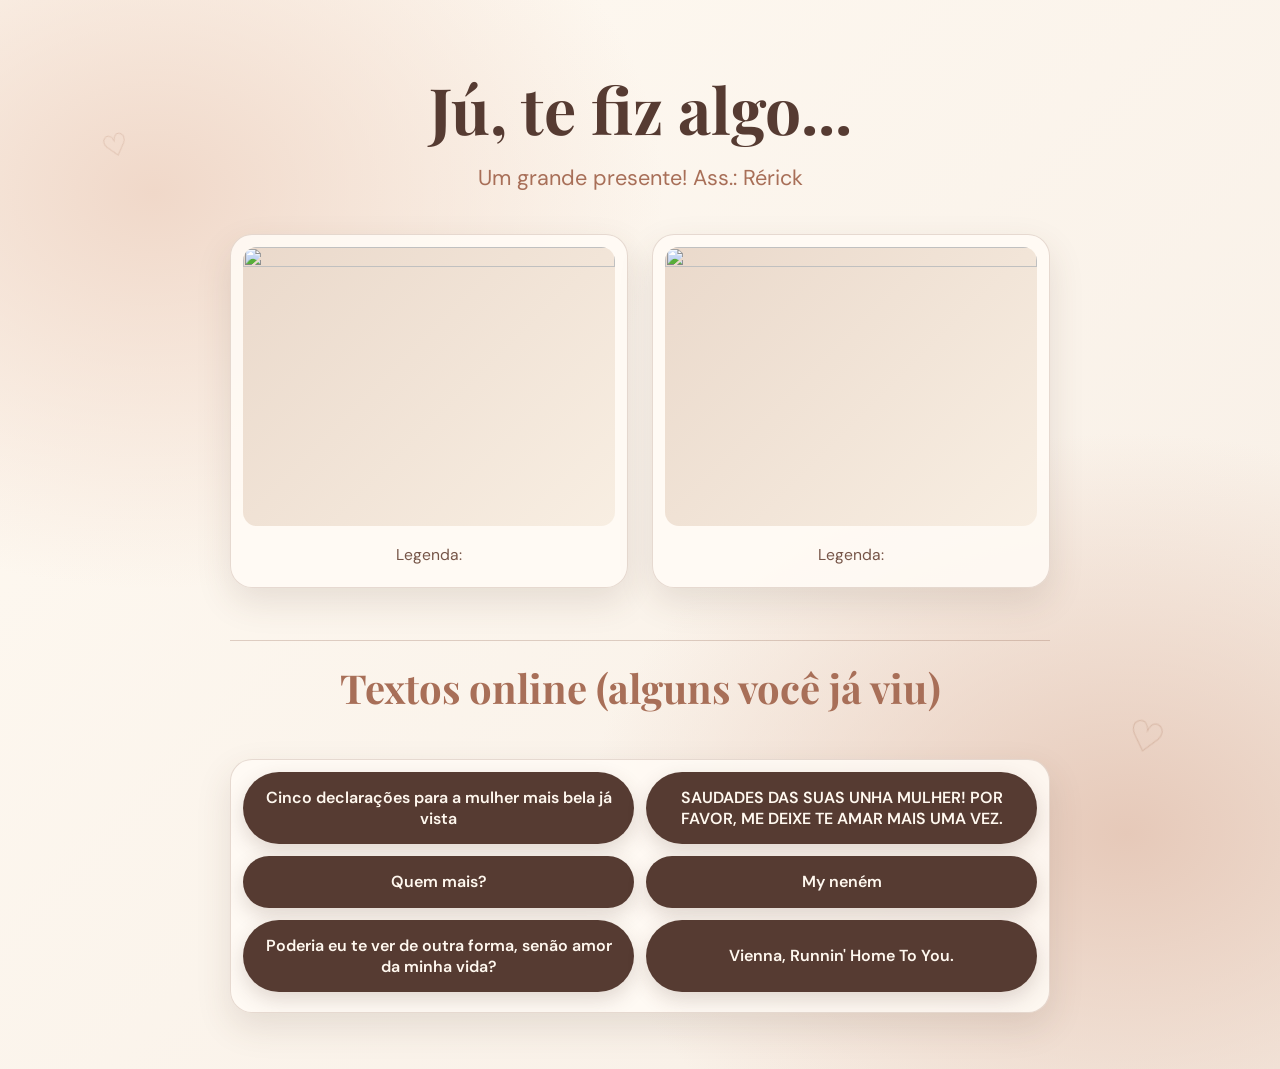
==== Amo-te.html @ 8cca8191 "commit" ====
<!DOCTYPE html>
<html>
  <head>
    <title>Júlia, te amo</title>
    <meta name="viewport" content="width=device-width, initial-scale=1" />
    <link rel="stylesheet" href="Vejo-te.css" />
    <link rel="shortcut icon" href="..." type="image/x-icon">
  </head>
  <body>
      <h1>Jú, te fiz algo...</h1>
      <p>Um grande presente! Ass.: Rérick</p>
  </body>
  <footer>
    <div>
      <img src="imagi">
      <p>Legenda: </p>
    </div>
    <div>
      <img src="imagi2">
      <p>Legenda:</p>
    </div>
    <h1>Textos online (alguns você já viu)</h1>
    <div class="links">
      <a href="https://docs.google.com/document/d/11weNfcD8QJLCA8-yBXwaRR381ScZkxQAJbjoCF9gzoE/edit?usp=sharing" target="_blank" rel="noopener noreferrer">Cinco declarações para a mulher mais bela já vista</a>
      <a href="https://docs.google.com/document/d/1vBZJIP_G4AXMffQPQpVYUKole_kSODpirm4DrRzdsQ0/edit?usp=sharing" target="_blank" rel="noopener noreferrer">SAUDADES DAS SUAS UNHA MULHER! POR FAVOR, ME DEIXE TE AMAR MAIS UMA VEZ.</a>
      <a href="https://docs.google.com/document/d/1eU2ubD-vtuZdyHQCdK7u2ZA-ljVXYqs3MdDdJRp6LPQ/edit?usp=sharing" target="_blank" rel="noopener noreferrer">Quem mais?</a>
      <a href="https://docs.google.com/document/d/1j-rZmvv6xFeeVJlRv70l8VKFOBpOPxhUu8ysUdVVsYk/edit?usp=sharing" target="_blank" rel="noopener noreferrer">My neném</a>
      <a href="https://docs.google.com/document/d/14v97TkeSYD-18vyDJsPWPi7ua0yFMCJ7d1diLE37mjo/edit?usp=sharing" target="_blank" rel="noopener noreferrer">Poderia eu te ver de outra forma, senão amor da minha vida?</a>
      <a href="https://docs.google.com/document/d/1-nnj1GMTywa_ot8rZwkkCBWGUALyExAVWeJx3C99Xeo/edit?usp=sharing" target="_blank" rel="noopener noreferrer">Vienna, Runnin' Home To You.</a>
    </div>
  </footer>


</html>
---- Vejo-te.css ----
@import url('https://fonts.googleapis.com/css2?family=DM+Sans:wght@400;500;600;700&family=Playfair+Display:wght@600;700&display=swap');

:root {
  color-scheme: light;
  --rose: #a86f58;
  --wine: #563b32;
  --cream: #fff8ef;
  --blush: #ead9cb;
}

* {
  box-sizing: border-box;
}

body {
  min-height: 100vh;
  margin: 0;
  padding: 72px 24px 56px;
  overflow-x: hidden;
  color: var(--wine);
  font-family: 'DM Sans', sans-serif;
  text-align: center;
  background:
    radial-gradient(ellipse at 12% 18%, #f0d8c9 0, transparent 32%),
    radial-gradient(ellipse at 88% 78%, #e6c9b9 0, transparent 34%),
    linear-gradient(135deg, #fffaf2, #f7eee5);
}

body::before,
body::after {
  position: fixed;
  z-index: -1;
  color: #b7876e;
  font-size: 30px;
  opacity: 0.35;
  content: '♡';
}

body::before {
  top: 14%;
  left: 8%;
  transform: rotate(-16deg);
}

body::after {
  right: 9%;
  bottom: 15%;
  font-size: 42px;
  transform: rotate(14deg);
}

h1 {
  margin: 0;
  color: var(--wine);
  font-family: 'Playfair Display', Georgia, serif;
  font-size: clamp(2.25rem, 6vw, 4rem);
  line-height: 1.15;
}

body > p {
  margin: 18px 0 42px;
  color: var(--rose);
  font-size: clamp(1.1rem, 2.5vw, 1.35rem);
}

footer {
  display: grid;
  grid-template-columns: repeat(2, minmax(0, 1fr));
  gap: 24px;
  width: min(820px, 100%);
  margin: 0 auto;
}

footer > div {
  overflow: hidden;
  padding: 12px 12px 20px;
  border: 1px solid rgba(130, 86, 66, 0.2);
  border-radius: 22px;
  background: rgba(255, 251, 245, 0.88);
  box-shadow: 0 14px 35px rgba(86, 59, 50, 0.13);
  transition: transform 180ms ease, box-shadow 180ms ease;
}

footer > div:hover {
  transform: translateY(-5px);
  box-shadow: 0 20px 40px rgba(86, 59, 50, 0.2);
}

footer img {
  display: block;
  width: 100%;
  aspect-ratio: 4 / 3;
  border-radius: 14px;
  background: linear-gradient(135deg, #ead9cb, #f8eee2);
  object-fit: cover;
}

footer > div p {
  display: flex;
  justify-content: space-around;
  margin: 16px 8px 0;
  color: #765548;
  font-size: 0.98rem;
  line-height: 1.6;
}

footer > h1 {
  grid-column: 1 / -1;
  margin-top: 28px;
  padding: 24px 18px;
  border-top: 1px solid rgba(130, 86, 66, 0.25);
  color: var(--rose);
  font-size: clamp(1.7rem, 4vw, 2.5rem);
}

 .links a {
  display: flex;
  align-items: center;
  justify-content: center;
  min-height: 52px;
  margin: 0;
  padding: 14px 20px;
  border: 1px solid rgba(86, 59, 50, 0.22);
  border-radius: 999px;
  color: var(--cream);
  background: var(--wine);
  box-shadow: 0 8px 20px rgba(86, 59, 50, 0.18);
  font-weight: 600;
  text-decoration: none;
  transition: transform 180ms ease, background 180ms ease;
}

.links a:hover {
  transform: translateY(-2px);
  background: #704b3e;
}

@media (max-width: 560px) {
  body {
    padding: 56px 18px 40px;
  }

  footer {
    grid-template-columns: 1fr;
    gap: 18px;
  }

  footer > h1 {
    grid-column: auto;
  }
}

footer div {
  display: flex;
  flex-direction: column;
  flex-direction: space-around;
}

@media (prefers-reduced-motion: reduce) {
  *,
  *::before,
  *::after {
    scroll-behavior: auto !important;
    transition: none !important;
  }
}

 .links {
  grid-column: 1 / -1;
  display: grid;
  grid-template-columns: repeat(2, minmax(0, 1fr));
  gap: 12px;
  width: 100%;
}

@media (max-width: 560px) {
  .links {
    grid-template-columns: repeat(2, minmax(0, 1fr));
  }
}
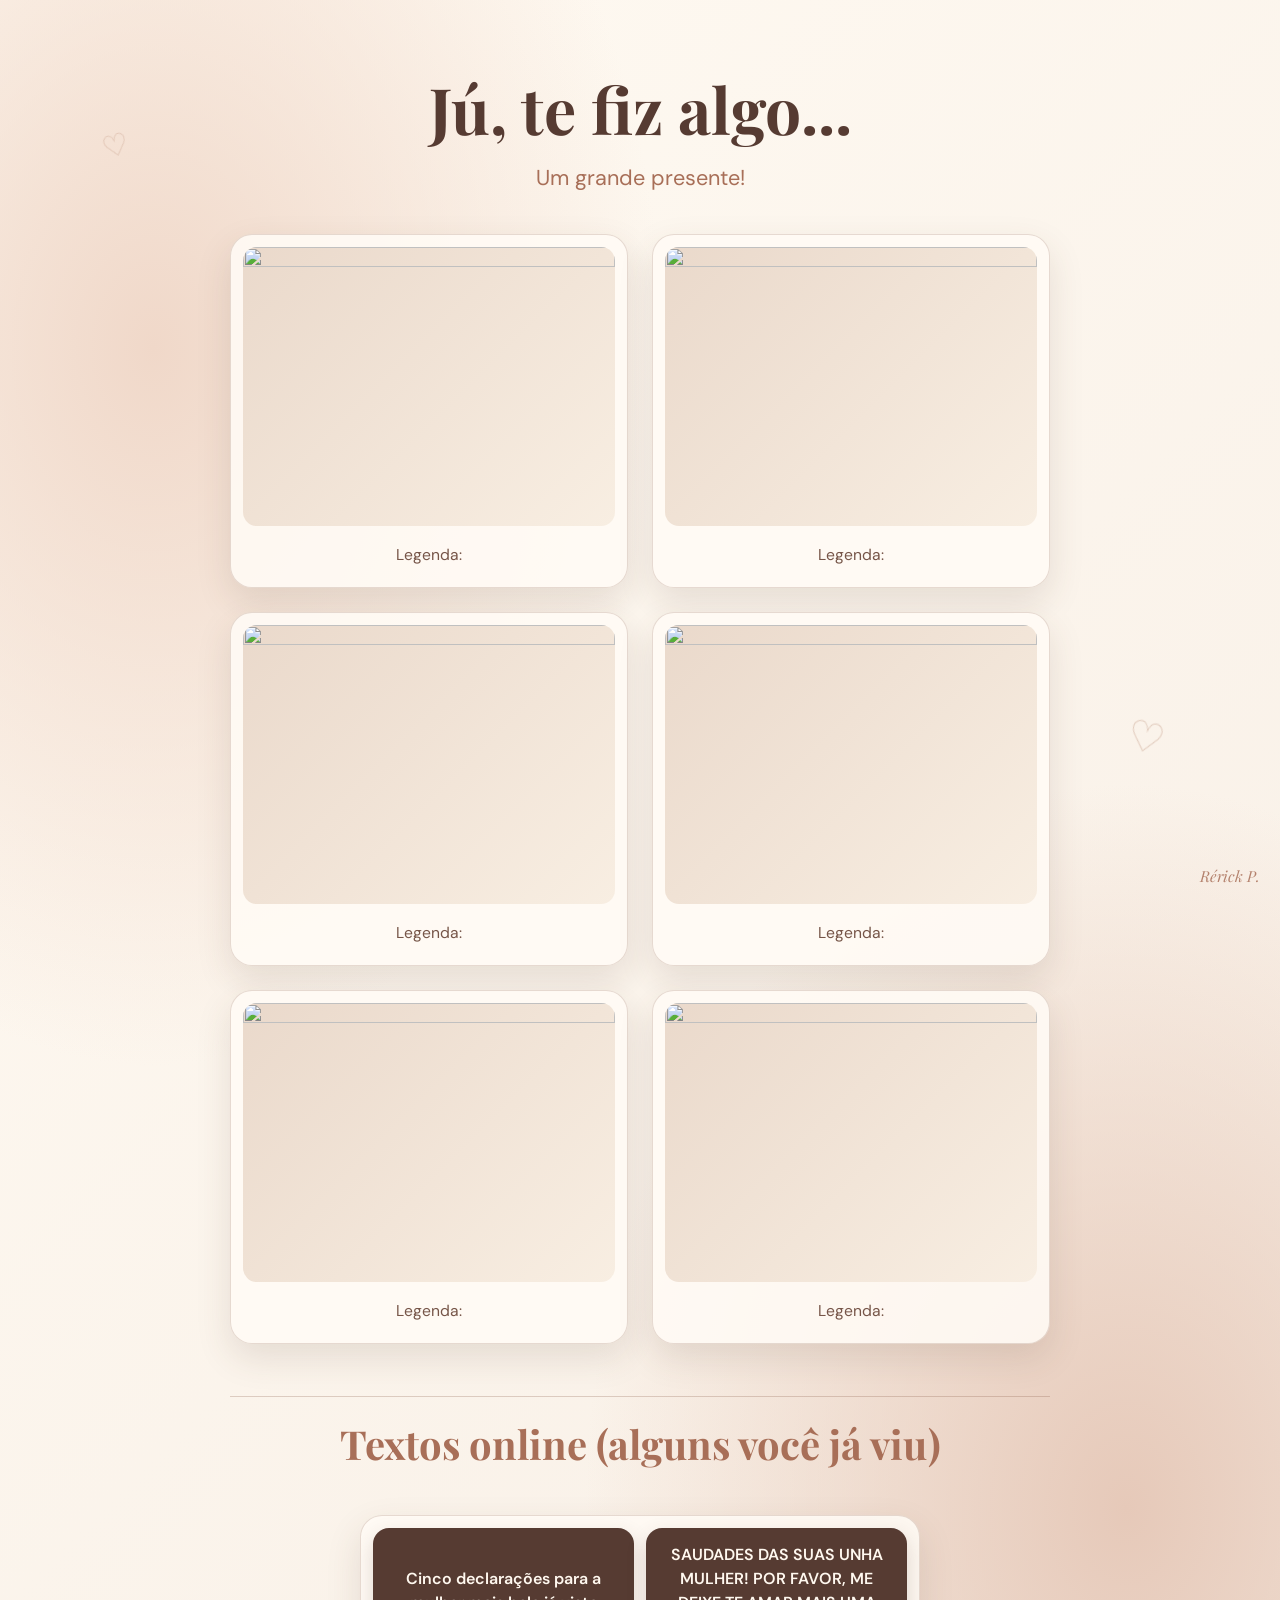
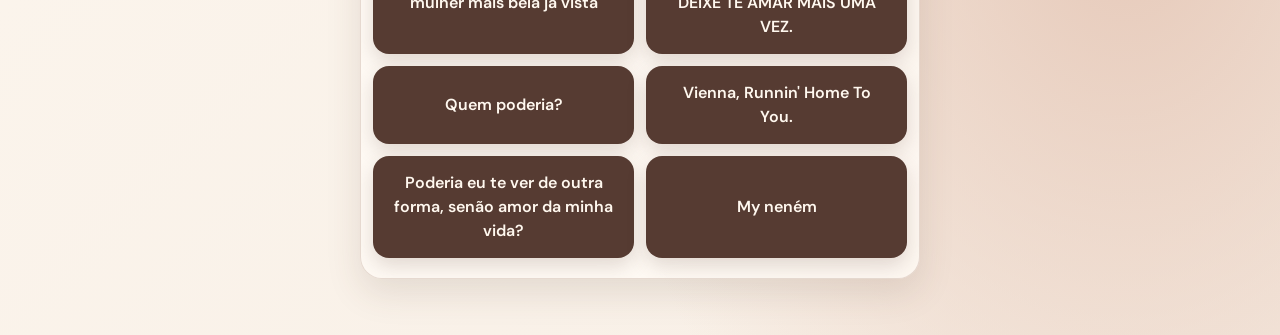
==== commit d8d076f5: "commit" ====
--- a/Amo-te.html
+++ b/Amo-te.html
@@ -3,32 +3,61 @@
   <head>
     <title>Júlia, te amo</title>
     <meta name="viewport" content="width=device-width, initial-scale=1" />
-    <link rel="stylesheet" href="Vejo-te.css" />
+    <link rel="stylesheet" href="CSS/Vejo-te.css" />
     <link rel="shortcut icon" href="..." type="image/x-icon">
   </head>
   <body>
       <h1>Jú, te fiz algo...</h1>
-      <p>Um grande presente! Ass.: Rérick</p>
+      <p>Um grande presente!</p>
+      <p class="signature">Rérick P.</p>
   </body>
   <footer>
     <div>
-      <img src="imagi">
+      <img src="imagens/1.jpg">
       <p>Legenda: </p>
     </div>
     <div>
-      <img src="imagi2">
+      <img src="imagens/2.jpg">
       <p>Legenda:</p>
+    </div>
+    <div>
+      <img src="imagens/3.jpg">
+      <p>Legenda: </p>
+    </div>
+    <div>
+      <img src="imagens/4.jpg">
+      <p>Legenda: </p>
+    </div>
+    <div>
+      <img src="imagens/5.jpg">
+      <p>Legenda: </p>
+    </div>
+    <div>
+      <img src="imagens/6.jpg">
+      <p>Legenda: </p>
     </div>
     <h1>Textos online (alguns você já viu)</h1>
     <div class="links">
-      <a href="https://docs.google.com/document/d/11weNfcD8QJLCA8-yBXwaRR381ScZkxQAJbjoCF9gzoE/edit?usp=sharing" target="_blank" rel="noopener noreferrer">Cinco declarações para a mulher mais bela já vista</a>
-      <a href="https://docs.google.com/document/d/1vBZJIP_G4AXMffQPQpVYUKole_kSODpirm4DrRzdsQ0/edit?usp=sharing" target="_blank" rel="noopener noreferrer">SAUDADES DAS SUAS UNHA MULHER! POR FAVOR, ME DEIXE TE AMAR MAIS UMA VEZ.</a>
-      <a href="https://docs.google.com/document/d/1eU2ubD-vtuZdyHQCdK7u2ZA-ljVXYqs3MdDdJRp6LPQ/edit?usp=sharing" target="_blank" rel="noopener noreferrer">Quem mais?</a>
-      <a href="https://docs.google.com/document/d/1j-rZmvv6xFeeVJlRv70l8VKFOBpOPxhUu8ysUdVVsYk/edit?usp=sharing" target="_blank" rel="noopener noreferrer">My neném</a>
-      <a href="https://docs.google.com/document/d/14v97TkeSYD-18vyDJsPWPi7ua0yFMCJ7d1diLE37mjo/edit?usp=sharing" target="_blank" rel="noopener noreferrer">Poderia eu te ver de outra forma, senão amor da minha vida?</a>
-      <a href="https://docs.google.com/document/d/1-nnj1GMTywa_ot8rZwkkCBWGUALyExAVWeJx3C99Xeo/edit?usp=sharing" target="_blank" rel="noopener noreferrer">Vienna, Runnin' Home To You.</a>
+      <a href="https://docs.google.com/document/d/11weNfcD8QJLCA8-yBXwaRR381ScZkxQAJbjoCF9gzoE/edit?usp=sharing" target="_blank" rel="noopener noreferrer">
+        Cinco declarações para a mulher mais bela já vista
+      </a>
+      <a href="https://docs.google.com/document/d/1vBZJIP_G4AXMffQPQpVYUKole_kSODpirm4DrRzdsQ0/edit?usp=sharing" target="_blank" rel="noopener noreferrer">
+        SAUDADES DAS SUAS UNHA MULHER! POR FAVOR, ME DEIXE TE AMAR MAIS UMA VEZ.
+      </a>
+       <a href="https://docs.google.com/document/d/1eU2ubD-vtuZdyHQCdK7u2ZA-ljVXYqs3MdDdJRp6LPQ/edit?usp=sharing" target="_blank" rel="noopener noreferrer">
+        Quem poderia?
+      </a>
+       <a href="https://docs.google.com/document/d/1-nnj1GMTywa_ot8rZwkkCBWGUALyExAVWeJx3C99Xeo/edit?usp=sharing" target="_blank" rel="noopener noreferrer">
+        Vienna, Runnin' Home To You.
+      </a>
+       <a href="https://docs.google.com/document/d/14v97TkeSYD-18vyDJsPWPi7ua0yFMCJ7d1diLE37mjo/edit?usp=sharing" target="_blank" rel="noopener noreferrer">
+        Poderia eu te ver de outra forma, senão amor da minha vida?
+      </a>
+       <a href="https://docs.google.com/document/d/1j-rZmvv6xFeeVJlRv70l8VKFOBpOPxhUu8ysUdVVsYk/edit?usp=sharing" target="_blank" rel="noopener noreferrer">
+        My neném
+      </a>
     </div>
   </footer>
-
+  
 
 </html>
--- a/CSS/Vejo-te.css
+++ b/CSS/Vejo-te.css
@@ -0,0 +1,205 @@
+@import url('https://fonts.googleapis.com/css2?family=DM+Sans:wght@400;500;600;700&family=Playfair+Display:wght@600;700&display=swap');
+
+:root {
+  color-scheme: light;
+  --rose: #a86f58;
+  --wine: #563b32;
+  --cream: #fff8ef;
+  --blush: #ead9cb;
+}
+
+* {
+  box-sizing: border-box;
+}
+
+body {
+  min-height: 100vh;
+  margin: 0;
+  padding: 72px 24px 56px;
+  overflow-x: hidden;
+  color: var(--wine);
+  font-family: 'DM Sans', sans-serif;
+  text-align: center;
+  background:
+    radial-gradient(ellipse at 12% 18%, #f0d8c9 0, transparent 32%),
+    radial-gradient(ellipse at 88% 78%, #e6c9b9 0, transparent 34%),
+    linear-gradient(135deg, #fffaf2, #f7eee5);
+}
+
+body::before,
+body::after {
+  position: fixed;
+  z-index: -1;
+  color: #b7876e;
+  font-size: 30px;
+  opacity: 0.35;
+  content: '♡';
+}
+
+body::before {
+  top: 14%;
+  left: 8%;
+  transform: rotate(-16deg);
+}
+
+body::after {
+  right: 9%;
+  bottom: 15%;
+  font-size: 42px;
+  transform: rotate(14deg);
+}
+
+h1 {
+  margin: 0;
+  color: var(--wine);
+  font-family: 'Playfair Display', Georgia, serif;
+  font-size: clamp(2.25rem, 6vw, 4rem);
+  line-height: 1.15;
+}
+
+body > p {
+  margin: 18px 0 42px;
+  color: var(--rose);
+  font-size: clamp(1.1rem, 2.5vw, 1.35rem);
+}
+
+.signature {
+  position: fixed;
+  right: 20px;
+  bottom: 14px;
+  z-index: 2;
+  margin: 0;
+  color: var(--rose);
+  font-family: 'Playfair Display', Georgia, serif;
+  font-size: 0.95rem;
+  font-style: italic;
+  opacity: 0.85;
+}
+
+@media (max-width: 560px) {
+  .signature {
+    right: 14px;
+    bottom: 10px;
+    font-size: 0.85rem;
+  }
+}
+
+footer {
+  display: grid;
+  grid-template-columns: repeat(2, minmax(0, 1fr));
+  gap: 24px;
+  width: min(820px, 100%);
+  margin: 0 auto;
+}
+
+footer > div {
+  overflow: hidden;
+  padding: 12px 12px 20px;
+  border: 1px solid rgba(130, 86, 66, 0.2);
+  border-radius: 22px;
+  background: rgba(255, 251, 245, 0.88);
+  box-shadow: 0 14px 35px rgba(86, 59, 50, 0.13);
+  transition: transform 180ms ease, box-shadow 180ms ease;
+}
+
+footer > div:hover {
+  transform: translateY(-5px);
+  box-shadow: 0 20px 40px rgba(86, 59, 50, 0.2);
+}
+
+footer img {
+  display: block;
+  width: 100%;
+  aspect-ratio: 4 / 3;
+  border-radius: 14px;
+  background: linear-gradient(135deg, #ead9cb, #f8eee2);
+  object-fit: cover;
+}
+
+footer > div:not(.links) p {
+  margin: 16px 8px 0;
+  color: #765548;
+  font-size: 0.98rem;
+  line-height: 1.6;
+  text-align: center;
+}
+
+footer > h1 {
+  grid-column: 1 / -1;
+  margin-top: 28px;
+  padding: 24px 18px;
+  border-top: 1px solid rgba(130, 86, 66, 0.25);
+  color: var(--rose);
+  font-size: clamp(1.7rem, 4vw, 2.5rem);
+}
+
+.links a {
+  display: flex;
+  min-height: 72px;
+  align-items: center;
+  justify-content: center;
+  padding: 14px 18px;
+  border: 1px solid rgba(86, 59, 50, 0.22);
+  border-radius: 16px;
+  color: var(--cream);
+  background: var(--wine);
+  box-shadow: 0 8px 20px rgba(86, 59, 50, 0.18);
+  font-weight: 600;
+  line-height: 1.5;
+  text-align: center;
+  text-decoration: none;
+  transition: transform 180ms ease, background 180ms ease;
+}
+
+.links a:hover {
+  transform: translateY(-2px);
+  background: #704b3e;
+}
+
+.links a:focus-visible {
+  outline: 3px solid var(--rose);
+  outline-offset: 3px;
+}
+
+@media (max-width: 560px) {
+  body {
+    padding: 56px 18px 40px;
+  }
+
+  footer {
+    grid-template-columns: 1fr;
+    gap: 18px;
+  }
+
+  footer > h1 {
+    grid-column: auto;
+  }
+}
+
+footer > div:not(.links) {
+  display: flex;
+  flex-direction: column;
+}
+
+@media (prefers-reduced-motion: reduce) {
+  *,
+  *::before,
+  *::after {
+    scroll-behavior: auto !important;
+    transition: none !important;
+  }
+}
+
+.links {
+  grid-column: 1 / -1;
+  display: grid;
+  grid-template-columns: repeat(2, minmax(0, 1fr));
+  gap: 12px;
+  width: min(560px, 100%);
+  justify-self: center;
+}
+
+.links a {
+  text-align: center;
+}
+
